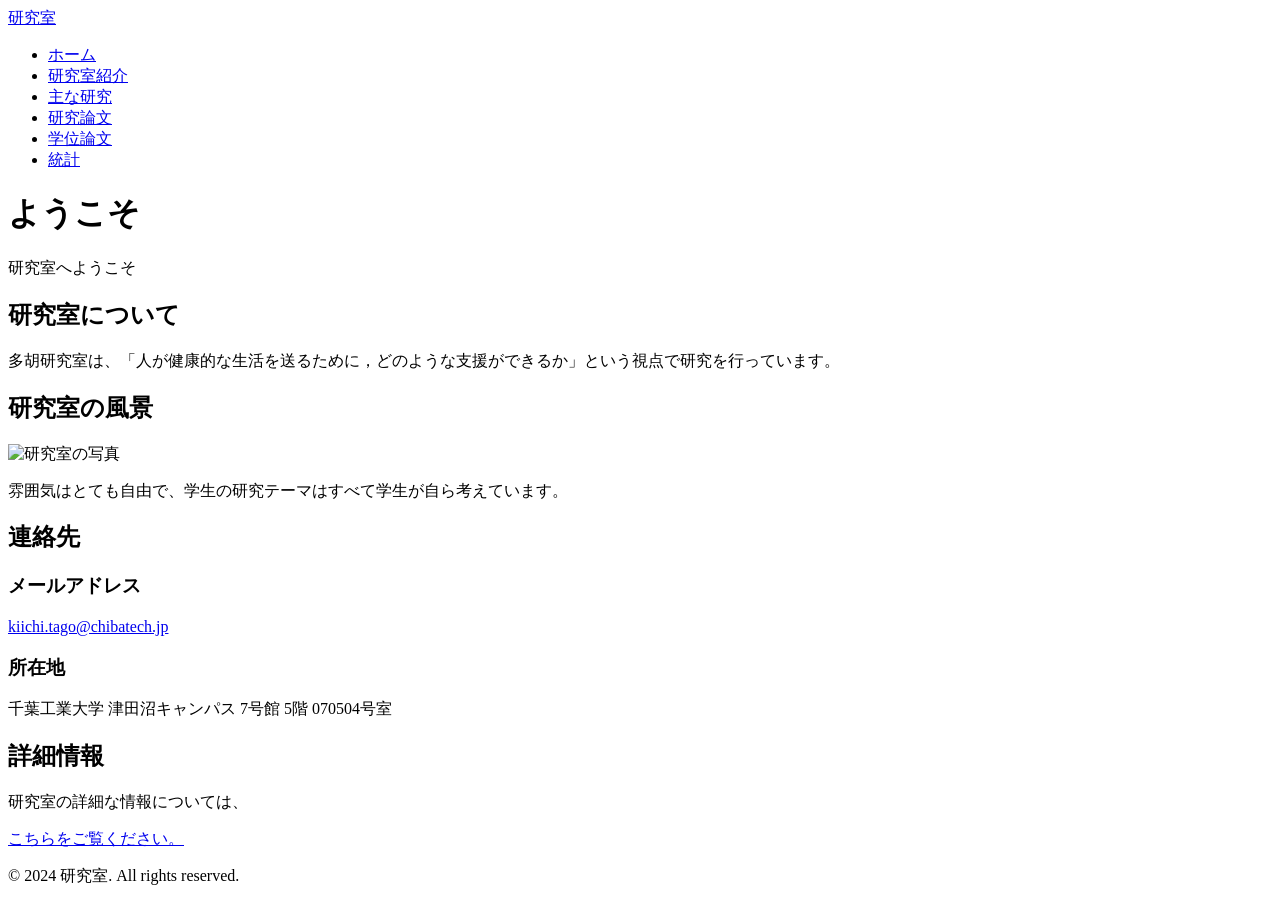
==== index.html @ 561b128a "Add files via upload" ====
<!DOCTYPE html>
<html lang="ja">
<head>
    <meta charset="UTF-8">
    <meta name="viewport" content="width=device-width, initial-scale=1.0">
    <title>研究室紹介</title>
    <link rel="stylesheet" href="lab-website/css/style.css">
</head>
<body>
    <nav class="navbar">
        <div class="container">
            <a href="index.html" class="logo">研究室</a>
            <ul class="nav-links">
                <li><a href="index.html" class="active">ホーム</a></li>
                <li><a href="lab-website/about.html">研究室紹介</a></li>
                <li><a href="lab-website/research.html">主な研究</a></li>
                <li><a href="lab-website/papers.html">研究論文</a></li>
                <li><a href="lab-website/thesis.html">学位論文</a></li>
                <li><a href="lab-website/statistics.html">統計</a></li>
            </ul>
        </div>
    </nav>

    <header class="hero">
        <div class="hero-content">
            <h1>ようこそ</h1>
            <p>研究室へようこそ</p>
        </div>
    </header>

    <main>
        <section class="container">
            <!-- 研究室の概要 -->
            <section class="overview-section">
                <h2>研究室について</h2>
                <p class="overview-text">多胡研究室は、「人が健康的な生活を送るために，どのような支援ができるか」という視点で研究を行っています。</p>
            </section>

            <!-- 研究室の写真 -->
            <section class="lab-photo-section">
                <h2>研究室の風景</h2>
                <div class="lab-photo-container">
                    <img src="lab-website/images/lab-photo.jpg" alt="研究室の写真" class="lab-photo">
                    <p class="photo-caption">雰囲気はとても自由で、学生の研究テーマはすべて学生が自ら考えています。<br>
                </div>
            </section>

            <!-- 連絡先情報 -->
            <section class="contact-section">
                <h2>連絡先</h2>
                <div class="contact-info">
                    <div class="contact-item">
                        <h3>メールアドレス</h3>
                        <p><a href="mailto:kiichi.tago@chibatech.jp">kiichi.tago@chibatech.jp</a></p>
                    </div>
                    <div class="contact-item">
                        <h3>所在地</h3>
                        <p>千葉工業大学 津田沼キャンパス 7号館 5階 070504号室</p>
                    </div>
                </div>
            </section>

            <!-- 研究概要 -->
            <section class="news-section">
                <h2>詳細情報</h2>
                <article class="news-item"></article></p>
                    <p>研究室の詳細な情報については、</p>
                    <a href="lab-website/about.html">こちらをご覧ください。</a>
                </article>
            </section>
        </section>
    </main>

    <footer>
        <p>&copy; 2024 研究室. All rights reserved.</p>
    </footer>

    <script src="lab-website/js/script.js"></script>
</body>
</html>
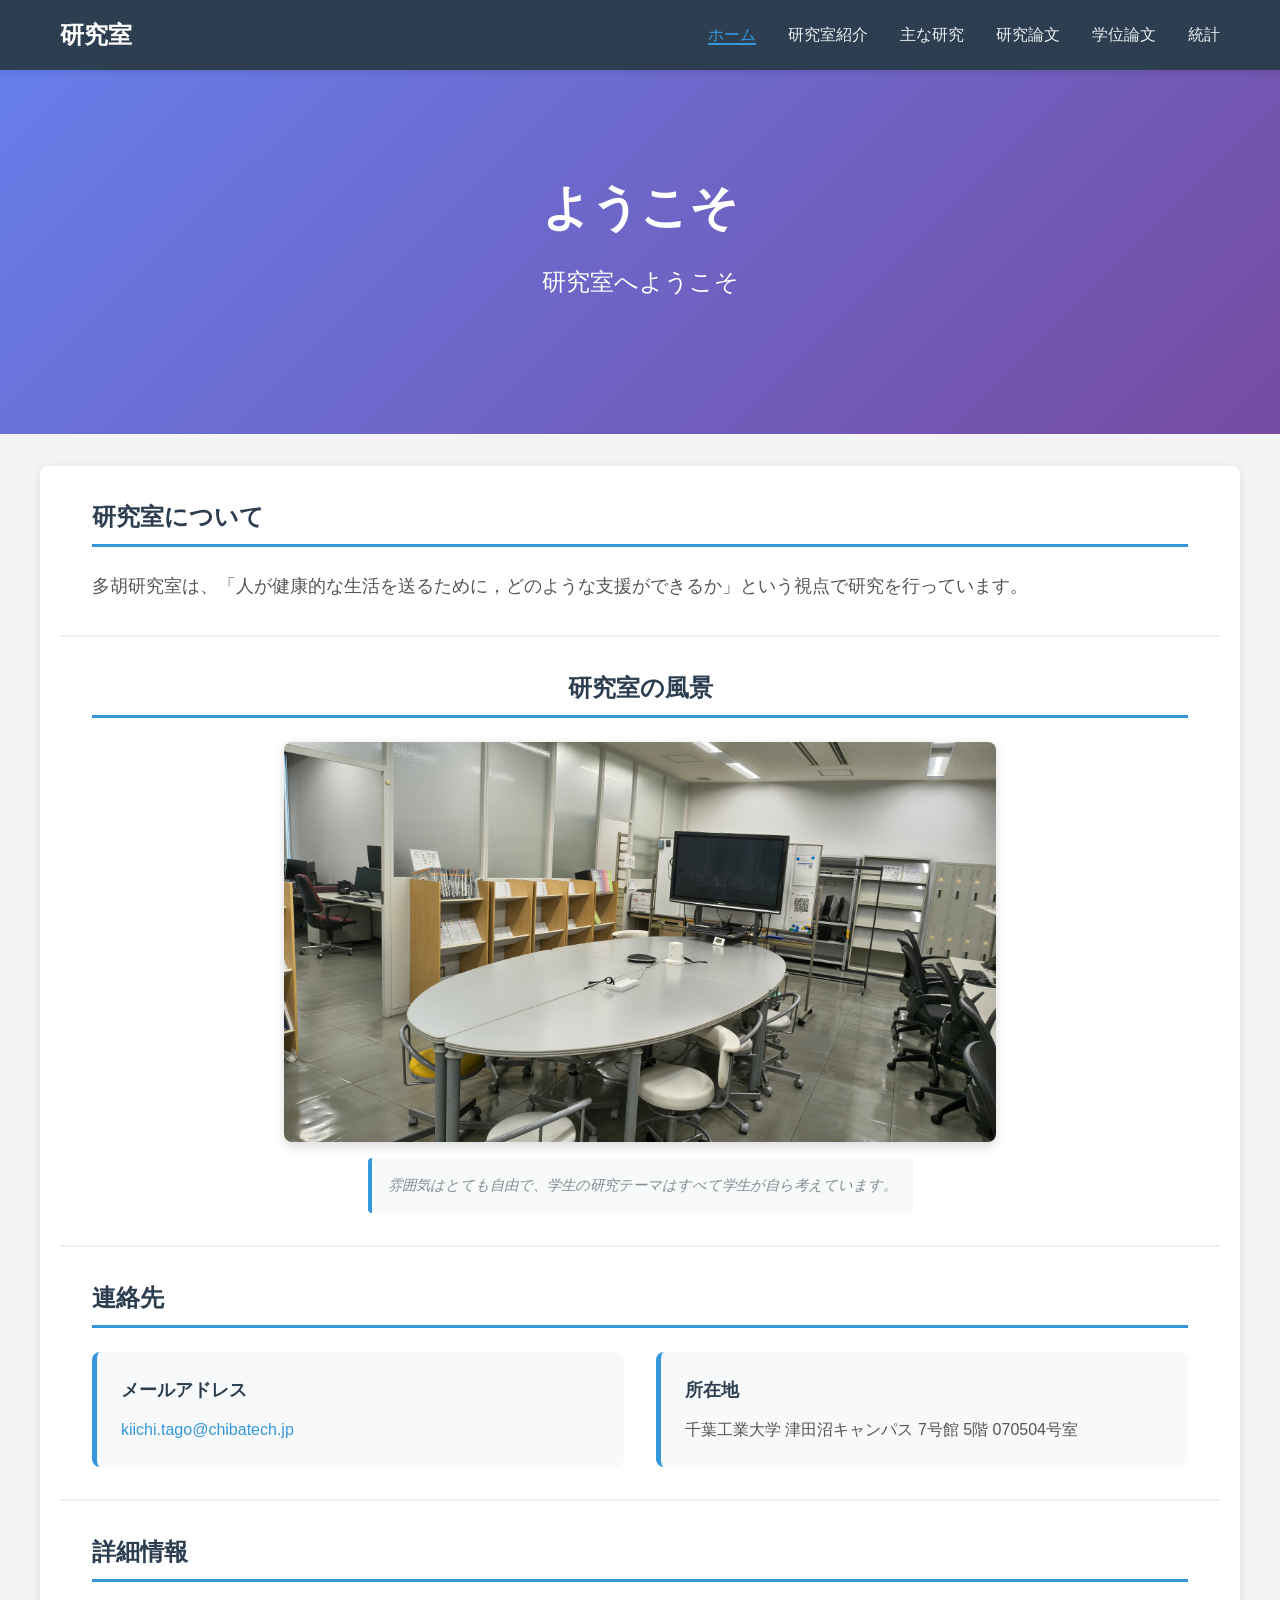
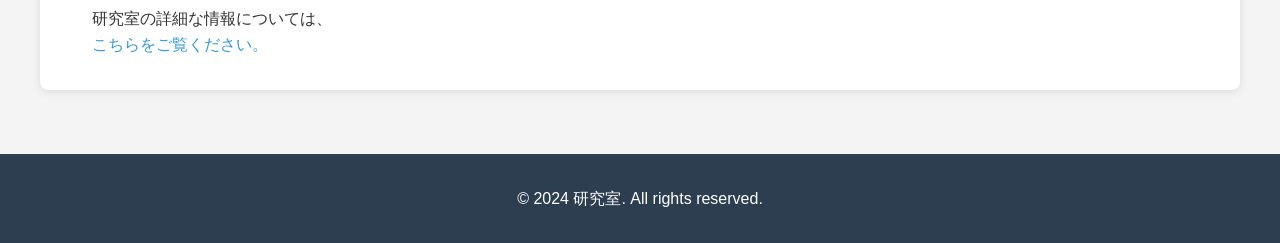
==== commit 632fd360: "Fix HTML encoding issues in index.html" ====
--- a/index.html
+++ b/index.html
@@ -63,7 +63,6 @@
             <!-- 研究概要 -->
             <section class="news-section">
                 <h2>詳細情報</h2>
-                <article class="news-item"></article></p>
                     <p>研究室の詳細な情報については、</p>
                     <a href="lab-website/about.html">こちらをご覧ください。</a>
                 </article>
--- a/lab-website/css/style.css
+++ b/lab-website/css/style.css
@@ -0,0 +1,382 @@
+/* グローバルスタイル */
+* {
+    margin: 0;
+    padding: 0;
+    box-sizing: border-box;
+}
+
+body {
+    font-family: 'Segoe UI', Tahoma, Geneva, Verdana, sans-serif;
+    line-height: 1.6;
+    color: #333;
+    background-color: #f4f4f4;
+}
+
+/* コンテナ */
+.container {
+    max-width: 1200px;
+    margin: 0 auto;
+    padding: 0 20px;
+}
+
+/* ナビゲーションバー */
+.navbar {
+    background-color: #2c3e50;
+    padding: 1rem 0;
+    position: sticky;
+    top: 0;
+    z-index: 100;
+    box-shadow: 0 2px 5px rgba(0, 0, 0, 0.1);
+}
+
+.navbar .container {
+    display: flex;
+    justify-content: space-between;
+    align-items: center;
+}
+
+.logo {
+    font-size: 1.5rem;
+    font-weight: bold;
+    color: #fff;
+    text-decoration: none;
+}
+
+.nav-links {
+    display: flex;
+    list-style: none;
+    gap: 2rem;
+}
+
+.nav-links a {
+    color: #ecf0f1;
+    text-decoration: none;
+    transition: color 0.3s ease;
+}
+
+.nav-links a:hover,
+.nav-links a.active {
+    color: #3498db;
+    border-bottom: 2px solid #3498db;
+}
+
+/* ヒーローセクション */
+.hero {
+    background: linear-gradient(135deg, #667eea 0%, #764ba2 100%);
+    color: white;
+    padding: 100px 0;
+    text-align: center;
+}
+
+.hero-content h1 {
+    font-size: 3rem;
+    margin-bottom: 1rem;
+}
+
+.hero-content p {
+    font-size: 1.5rem;
+    margin-bottom: 2rem;
+}
+
+/* メインコンテンツ */
+main {
+    min-height: calc(100vh - 200px);
+    padding: 2rem 0;
+}
+
+main > .container {
+    background: white;
+    border-radius: 8px;
+    box-shadow: 0 2px 8px rgba(0, 0, 0, 0.1);
+    overflow: hidden;
+}
+
+section {
+    padding: 2rem;
+}
+
+section h2 {
+    color: #2c3e50;
+    margin-bottom: 1.5rem;
+    border-bottom: 3px solid #3498db;
+    padding-bottom: 0.5rem;
+}
+
+.content-section {
+    background: white;
+    padding: 2rem;
+    border-radius: 8px;
+    box-shadow: 0 2px 8px rgba(0, 0, 0, 0.1);
+    margin-bottom: 2rem;
+}
+
+/* 研究室の概要セクション */
+.overview-section {
+    border-bottom: 2px solid #ecf0f1;
+}
+
+.overview-text {
+    font-size: 1.1rem;
+    line-height: 1.8;
+    color: #555;
+    font-weight: 500;
+}
+
+/* 研究室の写真セクション */
+.lab-photo-section {
+    border-bottom: 2px solid #ecf0f1;
+    text-align: center;
+}
+
+.lab-photo-container {
+    display: flex;
+    flex-direction: column;
+    align-items: center;
+    gap: 1rem;
+}
+
+.lab-photo {
+    max-width: 100%;
+    height: auto;
+    border-radius: 8px;
+    box-shadow: 0 4px 12px rgba(0, 0, 0, 0.15);
+    max-height: 400px;
+    object-fit: cover;
+}
+
+.photo-caption {
+    font-size: 0.9rem;
+    color: #7f8c8d;
+    font-style: italic;
+    text-align: center;
+    padding: 1rem;
+    background-color: #f8f9fa;
+    border-radius: 4px;
+    border-left: 4px solid #3498db;
+}
+
+.photo-caption code {
+    background-color: #ecf0f1;
+    padding: 0.2rem 0.4rem;
+    border-radius: 3px;
+    font-family: 'Courier New', monospace;
+}
+
+/* 連絡先セクション */
+.contact-section {
+    border-bottom: 2px solid #ecf0f1;
+}
+
+.contact-info {
+    display: grid;
+    grid-template-columns: repeat(auto-fit, minmax(250px, 1fr));
+    gap: 2rem;
+}
+
+.contact-item {
+    background-color: #f8f9fa;
+    padding: 1.5rem;
+    border-radius: 8px;
+    border-left: 5px solid #3498db;
+    transition: transform 0.3s ease, box-shadow 0.3s ease;
+}
+
+.contact-item:hover {
+    transform: translateY(-5px);
+    box-shadow: 0 6px 16px rgba(52, 152, 219, 0.2);
+}
+
+.contact-item h3 {
+    color: #2c3e50;
+    margin-bottom: 0.8rem;
+    font-size: 1.1rem;
+}
+
+.contact-item p {
+    color: #555;
+    font-size: 1rem;
+}
+
+.contact-item a {
+    color: #3498db;
+    text-decoration: none;
+    transition: color 0.3s ease;
+}
+
+.contact-item a:hover {
+    color: #2980b9;
+    text-decoration: underline;
+}
+
+/* ニュースセクション */
+.news-section {
+}
+
+article {
+    margin-bottom: 2rem;
+}
+
+article h2 {
+    color: #2c3e50;
+    margin-bottom: 1rem;
+    border-bottom: 3px solid #3498db;
+    padding-bottom: 0.5rem;
+}
+
+article h3 {
+    color: #34495e;
+    margin-top: 1.5rem;
+    margin-bottom: 0.5rem;
+}
+
+article p {
+    margin-bottom: 1rem;
+    text-align: justify;
+}
+
+article ul {
+    margin-left: 2rem;
+    margin-bottom: 1rem;
+}
+
+article li {
+    margin-bottom: 0.5rem;
+}
+
+/* リンク */
+a {
+    color: #3498db;
+    text-decoration: none;
+    transition: color 0.3s ease;
+}
+
+a:hover {
+    color: #2980b9;
+    text-decoration: underline;
+}
+
+/* 論文リスト */
+.paper-list,
+.thesis-list {
+    list-style: none;
+    padding: 0;
+}
+
+.paper-list li,
+.thesis-list li {
+    background-color: #ecf0f1;
+    padding: 1rem;
+    margin-bottom: 1rem;
+    border-left: 4px solid #3498db;
+    border-radius: 4px;
+}
+
+.paper-list strong,
+.thesis-list strong {
+    display: block;
+    margin-bottom: 0.5rem;
+    color: #2c3e50;
+}
+
+.paper-list p,
+.thesis-list p {
+    font-size: 0.9rem;
+    color: #7f8c8d;
+    margin-bottom: 0.5rem;
+}
+
+/* 研究アイテム */
+.research-item {
+    border-left: 5px solid #3498db;
+    padding-left: 1.5rem;
+    margin-bottom: 1.5rem;
+}
+
+/* ニュースアイテム */
+.news-item {
+    background-color: #ecf0f1;
+    padding: 1.5rem;
+    border-radius: 8px;
+    margin-bottom: 1.5rem;
+}
+
+.news-item h3 {
+    margin-top: 0;
+}
+
+/* 統計 */
+.statistics {
+    background-color: #ecf0f1;
+    padding: 1.5rem;
+    border-radius: 8px;
+    margin-bottom: 1rem;
+}
+
+.statistics p {
+    margin-bottom: 0.5rem;
+}
+
+/* フッター */
+footer {
+    background-color: #2c3e50;
+    color: white;
+    text-align: center;
+    padding: 2rem;
+    margin-top: 2rem;
+}
+
+/* レスポンシブデザイン */
+@media (max-width: 768px) {
+    .nav-links {
+        flex-direction: column;
+        gap: 1rem;
+    }
+
+    .hero-content h1 {
+        font-size: 2rem;
+    }
+
+    .hero-content p {
+        font-size: 1.2rem;
+    }
+
+    section {
+        padding: 1.5rem;
+    }
+
+    .contact-info {
+        grid-template-columns: 1fr;
+    }
+
+    article {
+        margin-bottom: 1.5rem;
+    }
+}
+
+@media (max-width: 480px) {
+    .navbar .container {
+        flex-direction: column;
+        gap: 1rem;
+    }
+
+    .nav-links {
+        flex-direction: column;
+        gap: 0.5rem;
+    }
+
+    .hero-content h1 {
+        font-size: 1.5rem;
+    }
+
+    .hero-content p {
+        font-size: 1rem;
+    }
+
+    section {
+        padding: 1rem;
+    }
+
+    section h2 {
+        font-size: 1.3rem;
+    }
+}
